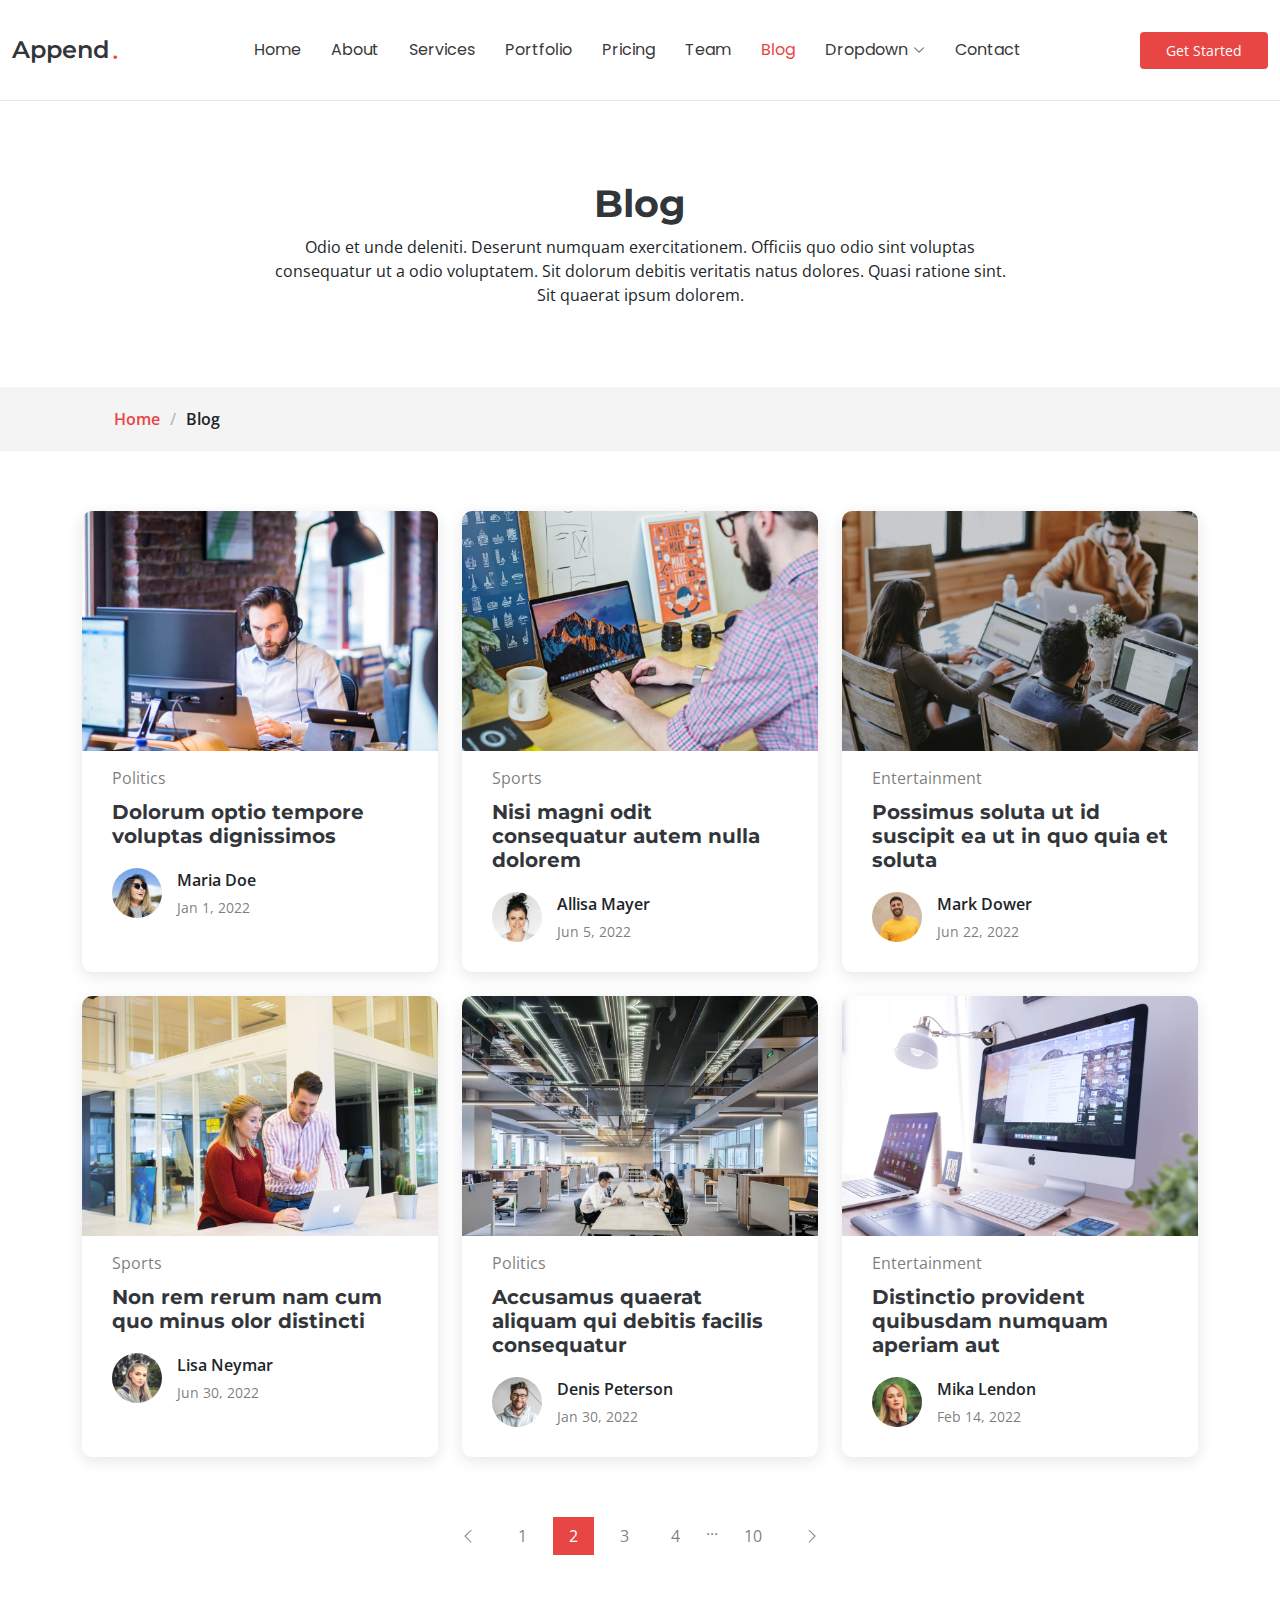
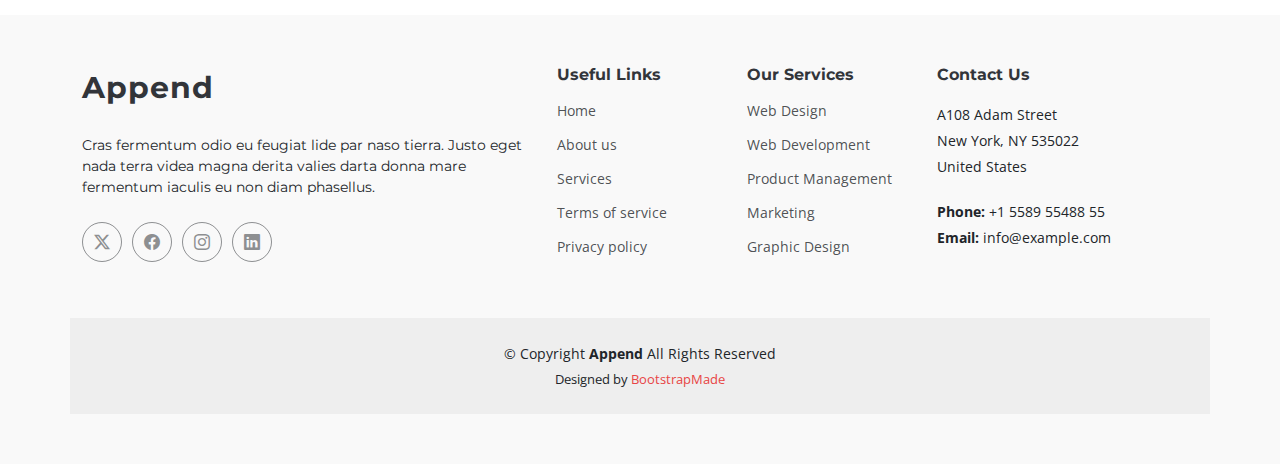
==== Append/blog.html @ a5a48e4b "second commit" ====
<!DOCTYPE html>
<html lang="en">

<head>
  <meta charset="utf-8">
  <meta content="width=device-width, initial-scale=1.0" name="viewport">
  <title>Blog - Append Bootstrap Template</title>
  <meta name="description" content="">
  <meta name="keywords" content="">

  <!-- Favicons -->
  <link href="assets/img/favicon.png" rel="icon">
  <link href="assets/img/apple-touch-icon.png" rel="apple-touch-icon">

  <!-- Fonts -->
  <link href="https://fonts.googleapis.com" rel="preconnect">
  <link href="https://fonts.gstatic.com" rel="preconnect" crossorigin>
  <link href="https://fonts.googleapis.com/css2?family=Open+Sans:ital,wght@0,300;0,400;0,500;0,600;0,700;0,800;1,300;1,400;1,500;1,600;1,700;1,800&family=Montserrat:ital,wght@0,100;0,200;0,300;0,400;0,500;0,600;0,700;0,800;0,900;1,100;1,200;1,300;1,400;1,500;1,600;1,700;1,800;1,900&family=Poppins:ital,wght@0,100;0,200;0,300;0,400;0,500;0,600;0,700;0,800;0,900;1,100;1,200;1,300;1,400;1,500;1,600;1,700;1,800;1,900&display=swap" rel="stylesheet">

  <!-- Vendor CSS Files -->
  <link href="assets/vendor/bootstrap/css/bootstrap.min.css" rel="stylesheet">
  <link href="assets/vendor/bootstrap-icons/bootstrap-icons.css" rel="stylesheet">
  <link href="assets/vendor/aos/aos.css" rel="stylesheet">
  <link href="assets/vendor/glightbox/css/glightbox.min.css" rel="stylesheet">
  <link href="assets/vendor/swiper/swiper-bundle.min.css" rel="stylesheet">

  <!-- Main CSS File -->
  <link href="assets/css/main.css" rel="stylesheet">

  <!-- =======================================================
  * Template Name: Append
  * Template URL: https://bootstrapmade.com/append-bootstrap-website-template/
  * Updated: Aug 07 2024 with Bootstrap v5.3.3
  * Author: BootstrapMade.com
  * License: https://bootstrapmade.com/license/
  ======================================================== -->
</head>

<body class="blog-page">

  <header id="header" class="header d-flex align-items-center sticky-top">
    <div class="container-fluid position-relative d-flex align-items-center justify-content-between">

      <a href="index.html" class="logo d-flex align-items-center me-auto me-xl-0">
        <!-- Uncomment the line below if you also wish to use an image logo -->
        <!-- <img src="assets/img/logo.png" alt=""> -->
        <h1 class="sitename">Append</h1><span>.</span>
      </a>

      <nav id="navmenu" class="navmenu">
        <ul>
          <li><a href="index.html#hero">Home</a></li>
          <li><a href="index.html#about">About</a></li>
          <li><a href="index.html#services">Services</a></li>
          <li><a href="index.html#portfolio">Portfolio</a></li>
          <li><a href="index.html#pricing">Pricing</a></li>
          <li><a href="index.html#team">Team</a></li>
          <li><a href="blog.html" class="active">Blog</a></li>
          <li class="dropdown"><a href="#"><span>Dropdown</span> <i class="bi bi-chevron-down toggle-dropdown"></i></a>
            <ul>
              <li><a href="#">Dropdown 1</a></li>
              <li class="dropdown"><a href="#"><span>Deep Dropdown</span> <i class="bi bi-chevron-down toggle-dropdown"></i></a>
                <ul>
                  <li><a href="#">Deep Dropdown 1</a></li>
                  <li><a href="#">Deep Dropdown 2</a></li>
                  <li><a href="#">Deep Dropdown 3</a></li>
                  <li><a href="#">Deep Dropdown 4</a></li>
                  <li><a href="#">Deep Dropdown 5</a></li>
                </ul>
              </li>
              <li><a href="#">Dropdown 2</a></li>
              <li><a href="#">Dropdown 3</a></li>
              <li><a href="#">Dropdown 4</a></li>
            </ul>
          </li>
          <li><a href="index.html#contact">Contact</a></li>
        </ul>
        <i class="mobile-nav-toggle d-xl-none bi bi-list"></i>
      </nav>

      <a class="btn-getstarted" href="index.html#about">Get Started</a>

    </div>
  </header>

  <main class="main">

    <!-- Page Title -->
    <div class="page-title" data-aos="fade">
      <div class="heading">
        <div class="container">
          <div class="row d-flex justify-content-center text-center">
            <div class="col-lg-8">
              <h1>Blog</h1>
              <p class="mb-0">Odio et unde deleniti. Deserunt numquam exercitationem. Officiis quo odio sint voluptas consequatur ut a odio voluptatem. Sit dolorum debitis veritatis natus dolores. Quasi ratione sint. Sit quaerat ipsum dolorem.</p>
            </div>
          </div>
        </div>
      </div>
      <nav class="breadcrumbs">
        <div class="container">
          <ol>
            <li><a href="index.html">Home</a></li>
            <li class="current">Blog</li>
          </ol>
        </div>
      </nav>
    </div><!-- End Page Title -->

    <!-- Blog Posts Section -->
    <section id="blog-posts" class="blog-posts section">

      <div class="container">
        <div class="row gy-4">

          <div class="col-lg-4">
            <article>

              <div class="post-img">
                <img src="assets/img/blog/blog-1.jpg" alt="" class="img-fluid">
              </div>

              <p class="post-category">Politics</p>

              <h2 class="title">
                <a href="blog-details.html">Dolorum optio tempore voluptas dignissimos</a>
              </h2>

              <div class="d-flex align-items-center">
                <img src="assets/img/blog/blog-author.jpg" alt="" class="img-fluid post-author-img flex-shrink-0">
                <div class="post-meta">
                  <p class="post-author">Maria Doe</p>
                  <p class="post-date">
                    <time datetime="2022-01-01">Jan 1, 2022</time>
                  </p>
                </div>
              </div>

            </article>
          </div><!-- End post list item -->

          <div class="col-lg-4">
            <article>

              <div class="post-img">
                <img src="assets/img/blog/blog-2.jpg" alt="" class="img-fluid">
              </div>

              <p class="post-category">Sports</p>

              <h2 class="title">
                <a href="blog-details.html">Nisi magni odit consequatur autem nulla dolorem</a>
              </h2>

              <div class="d-flex align-items-center">
                <img src="assets/img/blog/blog-author-2.jpg" alt="" class="img-fluid post-author-img flex-shrink-0">
                <div class="post-meta">
                  <p class="post-author">Allisa Mayer</p>
                  <p class="post-date">
                    <time datetime="2022-01-01">Jun 5, 2022</time>
                  </p>
                </div>
              </div>

            </article>
          </div><!-- End post list item -->

          <div class="col-lg-4">
            <article>

              <div class="post-img">
                <img src="assets/img/blog/blog-3.jpg" alt="" class="img-fluid">
              </div>

              <p class="post-category">Entertainment</p>

              <h2 class="title">
                <a href="blog-details.html">Possimus soluta ut id suscipit ea ut in quo quia et soluta</a>
              </h2>

              <div class="d-flex align-items-center">
                <img src="assets/img/blog/blog-author-3.jpg" alt="" class="img-fluid post-author-img flex-shrink-0">
                <div class="post-meta">
                  <p class="post-author">Mark Dower</p>
                  <p class="post-date">
                    <time datetime="2022-01-01">Jun 22, 2022</time>
                  </p>
                </div>
              </div>

            </article>
          </div><!-- End post list item -->

          <div class="col-lg-4">
            <article>

              <div class="post-img">
                <img src="assets/img/blog/blog-4.jpg" alt="" class="img-fluid">
              </div>

              <p class="post-category">Sports</p>

              <h2 class="title">
                <a href="blog-details.html">Non rem rerum nam cum quo minus olor distincti</a>
              </h2>

              <div class="d-flex align-items-center">
                <img src="assets/img/blog/blog-author-4.jpg" alt="" class="img-fluid post-author-img flex-shrink-0">
                <div class="post-meta">
                  <p class="post-author">Lisa Neymar</p>
                  <p class="post-date">
                    <time datetime="2022-01-01">Jun 30, 2022</time>
                  </p>
                </div>
              </div>

            </article>
          </div><!-- End post list item -->

          <div class="col-lg-4">
            <article>

              <div class="post-img">
                <img src="assets/img/blog/blog-5.jpg" alt="" class="img-fluid">
              </div>

              <p class="post-category">Politics</p>

              <h2 class="title">
                <a href="blog-details.html">Accusamus quaerat aliquam qui debitis facilis consequatur</a>
              </h2>

              <div class="d-flex align-items-center">
                <img src="assets/img/blog/blog-author-5.jpg" alt="" class="img-fluid post-author-img flex-shrink-0">
                <div class="post-meta">
                  <p class="post-author">Denis Peterson</p>
                  <p class="post-date">
                    <time datetime="2022-01-01">Jan 30, 2022</time>
                  </p>
                </div>
              </div>

            </article>
          </div><!-- End post list item -->

          <div class="col-lg-4">
            <article>

              <div class="post-img">
                <img src="assets/img/blog/blog-6.jpg" alt="" class="img-fluid">
              </div>

              <p class="post-category">Entertainment</p>

              <h2 class="title">
                <a href="blog-details.html">Distinctio provident quibusdam numquam aperiam aut</a>
              </h2>

              <div class="d-flex align-items-center">
                <img src="assets/img/blog/blog-author-6.jpg" alt="" class="img-fluid post-author-img flex-shrink-0">
                <div class="post-meta">
                  <p class="post-author">Mika Lendon</p>
                  <p class="post-date">
                    <time datetime="2022-01-01">Feb 14, 2022</time>
                  </p>
                </div>
              </div>

            </article>
          </div><!-- End post list item -->

        </div>
      </div>

    </section><!-- /Blog Posts Section -->

    <!-- Blog Pagination Section -->
    <section id="blog-pagination" class="blog-pagination section">

      <div class="container">
        <div class="d-flex justify-content-center">
          <ul>
            <li><a href="#"><i class="bi bi-chevron-left"></i></a></li>
            <li><a href="#">1</a></li>
            <li><a href="#" class="active">2</a></li>
            <li><a href="#">3</a></li>
            <li><a href="#">4</a></li>
            <li>...</li>
            <li><a href="#">10</a></li>
            <li><a href="#"><i class="bi bi-chevron-right"></i></a></li>
          </ul>
        </div>
      </div>

    </section><!-- /Blog Pagination Section -->

  </main>

  <footer id="footer" class="footer position-relative light-background">

    <div class="container footer-top">
      <div class="row gy-4">
        <div class="col-lg-5 col-md-12 footer-about">
          <a href="index.html" class="logo d-flex align-items-center">
            <span class="sitename">Append</span>
          </a>
          <p>Cras fermentum odio eu feugiat lide par naso tierra. Justo eget nada terra videa magna derita valies darta donna mare fermentum iaculis eu non diam phasellus.</p>
          <div class="social-links d-flex mt-4">
            <a href=""><i class="bi bi-twitter-x"></i></a>
            <a href=""><i class="bi bi-facebook"></i></a>
            <a href=""><i class="bi bi-instagram"></i></a>
            <a href=""><i class="bi bi-linkedin"></i></a>
          </div>
        </div>

        <div class="col-lg-2 col-6 footer-links">
          <h4>Useful Links</h4>
          <ul>
            <li><a href="#">Home</a></li>
            <li><a href="#">About us</a></li>
            <li><a href="#">Services</a></li>
            <li><a href="#">Terms of service</a></li>
            <li><a href="#">Privacy policy</a></li>
          </ul>
        </div>

        <div class="col-lg-2 col-6 footer-links">
          <h4>Our Services</h4>
          <ul>
            <li><a href="#">Web Design</a></li>
            <li><a href="#">Web Development</a></li>
            <li><a href="#">Product Management</a></li>
            <li><a href="#">Marketing</a></li>
            <li><a href="#">Graphic Design</a></li>
          </ul>
        </div>

        <div class="col-lg-3 col-md-12 footer-contact text-center text-md-start">
          <h4>Contact Us</h4>
          <p>A108 Adam Street</p>
          <p>New York, NY 535022</p>
          <p>United States</p>
          <p class="mt-4"><strong>Phone:</strong> <span>+1 5589 55488 55</span></p>
          <p><strong>Email:</strong> <span>info@example.com</span></p>
        </div>

      </div>
    </div>

    <div class="container copyright text-center mt-4">
      <p>© <span>Copyright</span> <strong class="sitename">Append</strong> <span>All Rights Reserved</span></p>
      <div class="credits">
        <!-- All the links in the footer should remain intact. -->
        <!-- You can delete the links only if you've purchased the pro version. -->
        <!-- Licensing information: https://bootstrapmade.com/license/ -->
        <!-- Purchase the pro version with working PHP/AJAX contact form: [buy-url] -->
        Designed by <a href="https://bootstrapmade.com/">BootstrapMade</a>
      </div>
    </div>

  </footer>

  <!-- Scroll Top -->
  <a href="#" id="scroll-top" class="scroll-top d-flex align-items-center justify-content-center"><i class="bi bi-arrow-up-short"></i></a>

  <!-- Preloader -->
  <div id="preloader"></div>

  <!-- Vendor JS Files -->
  <script src="assets/vendor/bootstrap/js/bootstrap.bundle.min.js"></script>
  <script src="assets/vendor/php-email-form/validate.js"></script>
  <script src="assets/vendor/aos/aos.js"></script>
  <script src="assets/vendor/glightbox/js/glightbox.min.js"></script>
  <script src="assets/vendor/purecounter/purecounter_vanilla.js"></script>
  <script src="assets/vendor/imagesloaded/imagesloaded.pkgd.min.js"></script>
  <script src="assets/vendor/isotope-layout/isotope.pkgd.min.js"></script>
  <script src="assets/vendor/swiper/swiper-bundle.min.js"></script>

  <!-- Main JS File -->
  <script src="assets/js/main.js"></script>

</body>

</html>
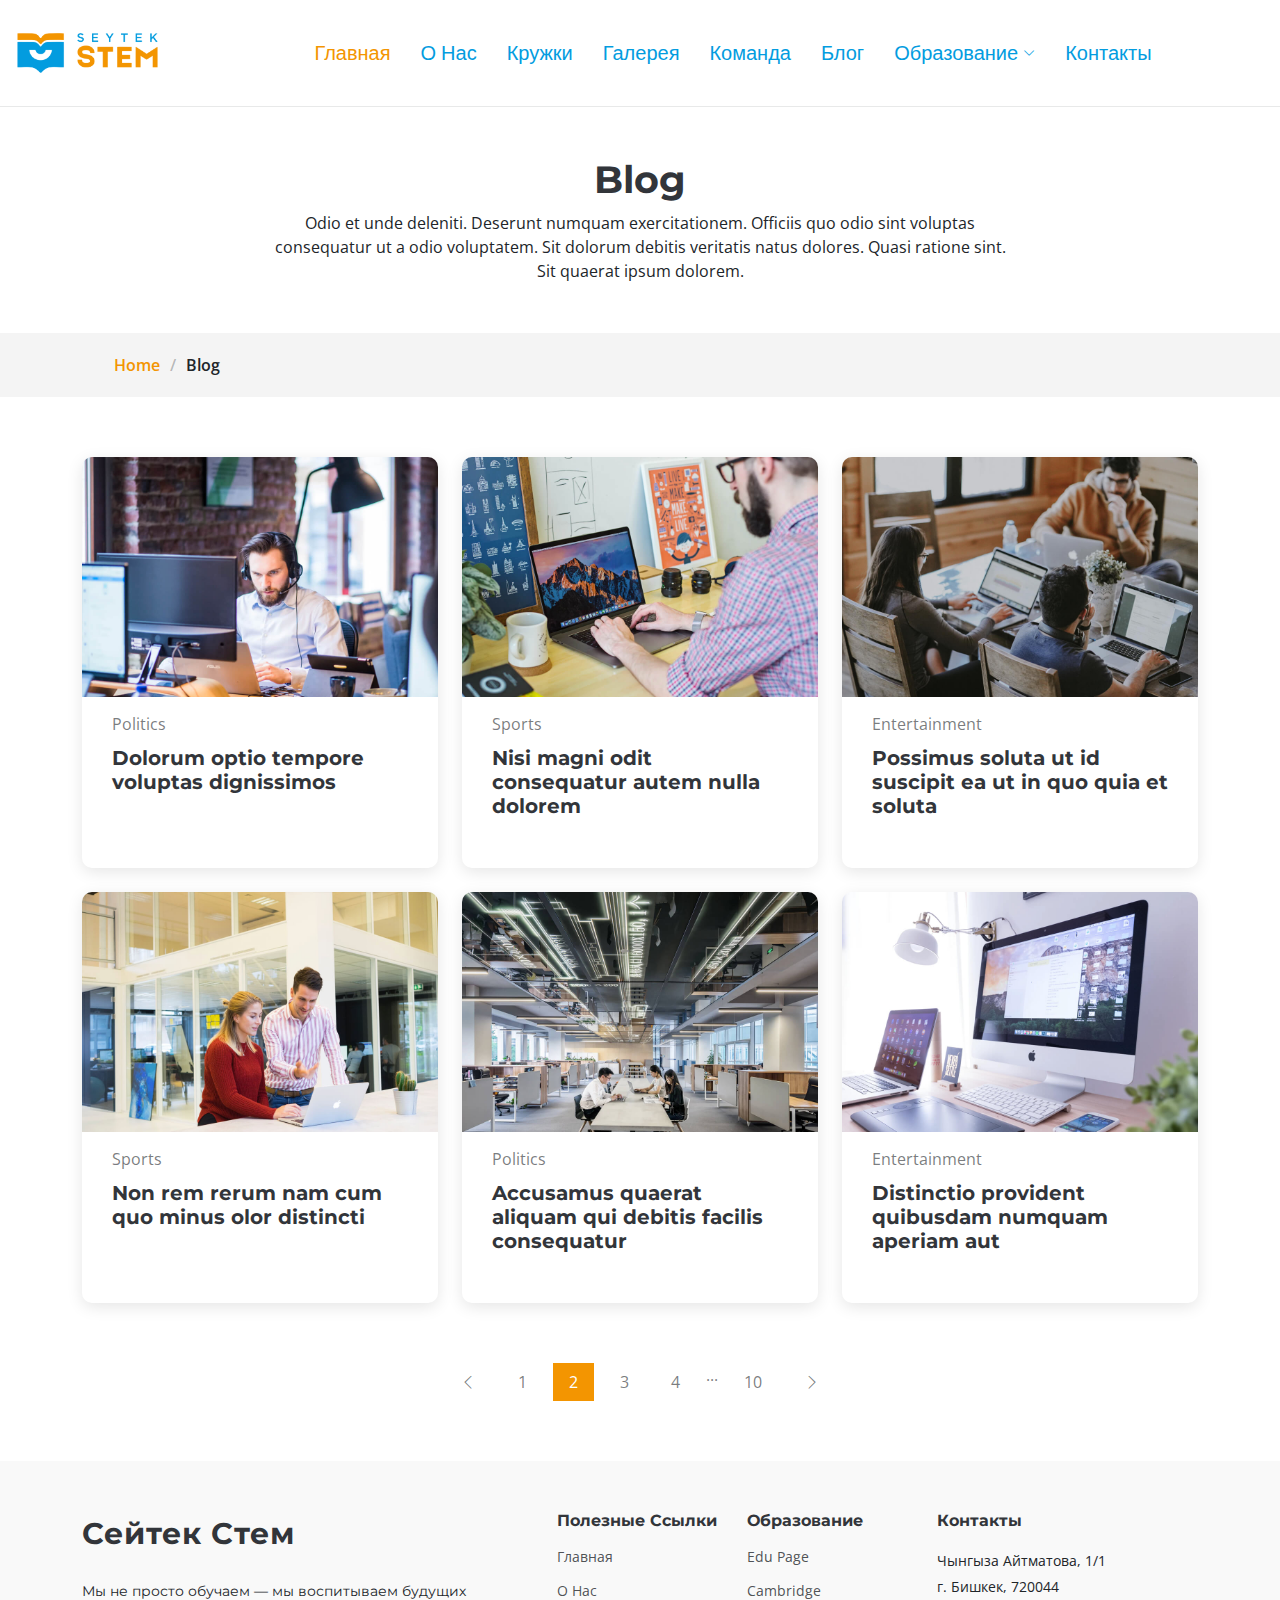
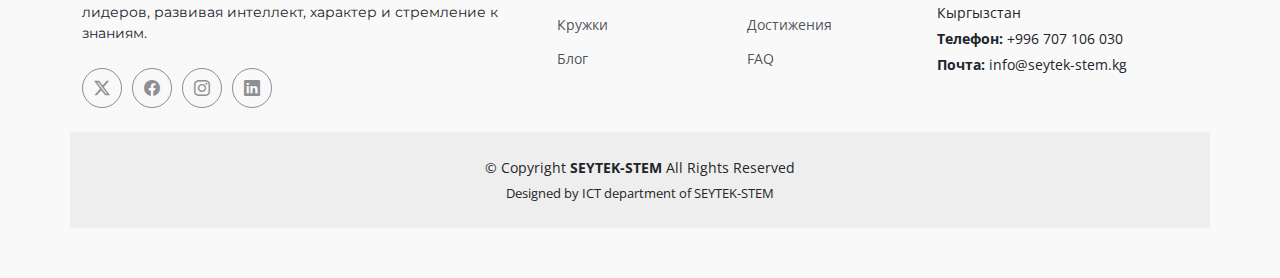
==== commit b4fdb874: "changed header and footer, added clubs and transleted to russian" ====
--- a/Append/blog.html
+++ b/Append/blog.html
@@ -44,44 +44,39 @@
       <a href="index.html" class="logo d-flex align-items-center me-auto me-xl-0">
         <!-- Uncomment the line below if you also wish to use an image logo -->
         <!-- <img src="assets/img/logo.png" alt=""> -->
-        <h1 class="sitename">Append</h1><span>.</span>
+        
+        <img  class = "sitename" src="assets/img/cloud.jpeg" alt="logo">
       </a>
 
       <nav id="navmenu" class="navmenu">
         <ul>
-          <li><a href="index.html#hero">Home</a></li>
-          <li><a href="index.html#about">About</a></li>
-          <li><a href="index.html#services">Services</a></li>
-          <li><a href="index.html#portfolio">Portfolio</a></li>
-          <li><a href="index.html#pricing">Pricing</a></li>
-          <li><a href="index.html#team">Team</a></li>
-          <li><a href="blog.html" class="active">Blog</a></li>
-          <li class="dropdown"><a href="#"><span>Dropdown</span> <i class="bi bi-chevron-down toggle-dropdown"></i></a>
+          <li><a href="index.html#hero" class="active">Главная</a></li>
+          <li><a href="index.html#about">О Нас</a></li>
+          
+          <li><a href="index.html#services">Кружки</a></li>
+          
+          <li><a href="index.html#gallery">Галерея</a></li>
+          <li><a href="index.html#team">Команда</a></li>
+          <li><a href="blog.html">Блог</a></li>
+          <li class="dropdown"><a href=""><span>Образование</span> <i class="bi bi-chevron-down toggle-dropdown"></i></a>
             <ul>
-              <li><a href="#">Dropdown 1</a></li>
-              <li class="dropdown"><a href="#"><span>Deep Dropdown</span> <i class="bi bi-chevron-down toggle-dropdown"></i></a>
-                <ul>
-                  <li><a href="#">Deep Dropdown 1</a></li>
-                  <li><a href="#">Deep Dropdown 2</a></li>
-                  <li><a href="#">Deep Dropdown 3</a></li>
-                  <li><a href="#">Deep Dropdown 4</a></li>
-                  <li><a href="#">Deep Dropdown 5</a></li>
-                </ul>
-              </li>
-              <li><a href="#">Dropdown 2</a></li>
-              <li><a href="#">Dropdown 3</a></li>
-              <li><a href="#">Dropdown 4</a></li>
+              <li><a href="#">Edupage</a></li>
+              <li><a href="#">Cambridge</a></li>
+              
+              <li><a href="achievements.html">Достижения</a></li>
+              <li><a href="FAQ.html">Часто задаваемые <br> вопросы</a></li>
             </ul>
           </li>
-          <li><a href="index.html#contact">Contact</a></li>
+          <li><a href="index.html#contact">Контакты</a></li>
         </ul>
         <i class="mobile-nav-toggle d-xl-none bi bi-list"></i>
       </nav>
 
-      <a class="btn-getstarted" href="index.html#about">Get Started</a>
+      
 
     </div>
   </header>
+
 
   <main class="main">
 
@@ -126,15 +121,7 @@
                 <a href="blog-details.html">Dolorum optio tempore voluptas dignissimos</a>
               </h2>
 
-              <div class="d-flex align-items-center">
-                <img src="assets/img/blog/blog-author.jpg" alt="" class="img-fluid post-author-img flex-shrink-0">
-                <div class="post-meta">
-                  <p class="post-author">Maria Doe</p>
-                  <p class="post-date">
-                    <time datetime="2022-01-01">Jan 1, 2022</time>
-                  </p>
-                </div>
-              </div>
+              
 
             </article>
           </div><!-- End post list item -->
@@ -152,16 +139,7 @@
                 <a href="blog-details.html">Nisi magni odit consequatur autem nulla dolorem</a>
               </h2>
 
-              <div class="d-flex align-items-center">
-                <img src="assets/img/blog/blog-author-2.jpg" alt="" class="img-fluid post-author-img flex-shrink-0">
-                <div class="post-meta">
-                  <p class="post-author">Allisa Mayer</p>
-                  <p class="post-date">
-                    <time datetime="2022-01-01">Jun 5, 2022</time>
-                  </p>
-                </div>
-              </div>
-
+              
             </article>
           </div><!-- End post list item -->
 
@@ -178,15 +156,7 @@
                 <a href="blog-details.html">Possimus soluta ut id suscipit ea ut in quo quia et soluta</a>
               </h2>
 
-              <div class="d-flex align-items-center">
-                <img src="assets/img/blog/blog-author-3.jpg" alt="" class="img-fluid post-author-img flex-shrink-0">
-                <div class="post-meta">
-                  <p class="post-author">Mark Dower</p>
-                  <p class="post-date">
-                    <time datetime="2022-01-01">Jun 22, 2022</time>
-                  </p>
-                </div>
-              </div>
+              
 
             </article>
           </div><!-- End post list item -->
@@ -204,16 +174,7 @@
                 <a href="blog-details.html">Non rem rerum nam cum quo minus olor distincti</a>
               </h2>
 
-              <div class="d-flex align-items-center">
-                <img src="assets/img/blog/blog-author-4.jpg" alt="" class="img-fluid post-author-img flex-shrink-0">
-                <div class="post-meta">
-                  <p class="post-author">Lisa Neymar</p>
-                  <p class="post-date">
-                    <time datetime="2022-01-01">Jun 30, 2022</time>
-                  </p>
-                </div>
-              </div>
-
+              
             </article>
           </div><!-- End post list item -->
 
@@ -230,15 +191,7 @@
                 <a href="blog-details.html">Accusamus quaerat aliquam qui debitis facilis consequatur</a>
               </h2>
 
-              <div class="d-flex align-items-center">
-                <img src="assets/img/blog/blog-author-5.jpg" alt="" class="img-fluid post-author-img flex-shrink-0">
-                <div class="post-meta">
-                  <p class="post-author">Denis Peterson</p>
-                  <p class="post-date">
-                    <time datetime="2022-01-01">Jan 30, 2022</time>
-                  </p>
-                </div>
-              </div>
+              
 
             </article>
           </div><!-- End post list item -->
@@ -256,15 +209,7 @@
                 <a href="blog-details.html">Distinctio provident quibusdam numquam aperiam aut</a>
               </h2>
 
-              <div class="d-flex align-items-center">
-                <img src="assets/img/blog/blog-author-6.jpg" alt="" class="img-fluid post-author-img flex-shrink-0">
-                <div class="post-meta">
-                  <p class="post-author">Mika Lendon</p>
-                  <p class="post-date">
-                    <time datetime="2022-01-01">Feb 14, 2022</time>
-                  </p>
-                </div>
-              </div>
+              
 
             </article>
           </div><!-- End post list item -->
@@ -295,70 +240,70 @@
     </section><!-- /Blog Pagination Section -->
 
   </main>
-
   <footer id="footer" class="footer position-relative light-background">
 
     <div class="container footer-top">
       <div class="row gy-4">
         <div class="col-lg-5 col-md-12 footer-about">
           <a href="index.html" class="logo d-flex align-items-center">
-            <span class="sitename">Append</span>
+            <span class="sitename">Сейтек Стем</span>
           </a>
-          <p>Cras fermentum odio eu feugiat lide par naso tierra. Justo eget nada terra videa magna derita valies darta donna mare fermentum iaculis eu non diam phasellus.</p>
+          <p>Мы не просто обучаем — мы воспитываем будущих лидеров, развивая интеллект, характер и стремление к знаниям. </p>
           <div class="social-links d-flex mt-4">
-            <a href=""><i class="bi bi-twitter-x"></i></a>
-            <a href=""><i class="bi bi-facebook"></i></a>
-            <a href=""><i class="bi bi-instagram"></i></a>
-            <a href=""><i class="bi bi-linkedin"></i></a>
+            <a ><i class="bi bi-twitter-x"></i></a>
+            <a href="https://www.facebook.com/SeytekSTEM/?locale=ru_RU"><i class="bi bi-facebook"></i></a>
+            <a href="https://www.instagram.com/seytekstem_highschool/"><i class="bi bi-instagram"></i></a>
+            <a ><i class="bi bi-linkedin"></i></a>
           </div>
         </div>
 
         <div class="col-lg-2 col-6 footer-links">
-          <h4>Useful Links</h4>
+          <h4>Полезные Ссылки</h4>
           <ul>
-            <li><a href="#">Home</a></li>
-            <li><a href="#">About us</a></li>
-            <li><a href="#">Services</a></li>
-            <li><a href="#">Terms of service</a></li>
-            <li><a href="#">Privacy policy</a></li>
+            <li><a href="index.html#hero">Главная</a></li>
+            <li><a href="index.html#about">О Нас</a></li>
+            <li><a href="index.html#service">Кружки</a></li>
+            <li><a href="blog.html">Блог</a></li>
+            
           </ul>
         </div>
 
         <div class="col-lg-2 col-6 footer-links">
-          <h4>Our Services</h4>
+          <h4>Образование</h4>
           <ul>
-            <li><a href="#">Web Design</a></li>
-            <li><a href="#">Web Development</a></li>
-            <li><a href="#">Product Management</a></li>
-            <li><a href="#">Marketing</a></li>
-            <li><a href="#">Graphic Design</a></li>
+            <li><a href="#">Edu Page</a></li>
+            <li><a href="#">Cambridge</a></li>
+            <li><a href="achievements.html">Достижения</a></li>
+            <li><a href="FAQ.html">FAQ</a></li>
+            
           </ul>
         </div>
 
         <div class="col-lg-3 col-md-12 footer-contact text-center text-md-start">
-          <h4>Contact Us</h4>
-          <p>A108 Adam Street</p>
-          <p>New York, NY 535022</p>
-          <p>United States</p>
-          <p class="mt-4"><strong>Phone:</strong> <span>+1 5589 55488 55</span></p>
-          <p><strong>Email:</strong> <span>info@example.com</span></p>
+          <h4>Контакты</h4>
+          <p>Чынгыза Айтматова, 1/1</p>
+          <p>г. Бишкек, 720044</p>
+          <p>Кыргызстан</p>
+          <p ><strong>Телефон:</strong> <span>+996 707 106 030</span></p>
+          <p><strong>Почта:</strong> <span>info@seytek-stem.kg</span></p>
         </div>
 
       </div>
     </div>
 
     <div class="container copyright text-center mt-4">
-      <p>© <span>Copyright</span> <strong class="sitename">Append</strong> <span>All Rights Reserved</span></p>
+      <p>© <span>Copyright</span> <strong class="sitename">SEYTEK-STEM</strong> <span>All Rights Reserved</span></p>
       <div class="credits">
         <!-- All the links in the footer should remain intact. -->
         <!-- You can delete the links only if you've purchased the pro version. -->
         <!-- Licensing information: https://bootstrapmade.com/license/ -->
         <!-- Purchase the pro version with working PHP/AJAX contact form: [buy-url] -->
-        Designed by <a href="https://bootstrapmade.com/">BootstrapMade</a>
+        Designed by ICT department of SEYTEK-STEM</a>
       </div>
     </div>
 
   </footer>
+
 
   <!-- Scroll Top -->
   <a href="#" id="scroll-top" class="scroll-top d-flex align-items-center justify-content-center"><i class="bi bi-arrow-up-short"></i></a>
--- a/Append/assets/css/main.css
+++ b/Append/assets/css/main.css
@@ -22,19 +22,19 @@
   --background-color: #ffffff; /* Background color for the entire website, including individual sections */
   --default-color: #212529; /* Default color used for the majority of the text content across the entire website */
   --heading-color: #32353a; /* Color for headings, subheadings and title throughout the website */
-  --accent-color: #e84545; /* Accent color that represents your brand on the website. It's used for buttons, links, and other elements that need to stand out */
+  --accent-color: #F39501; /* Accent color that represents your brand on the website. It's used for buttons, links, and other elements that need to stand out */
   --surface-color: #ffffff; /* The surface color is used as a background of boxed elements within sections, such as cards, icon boxes, or other elements that require a visual separation from the global background. */
   --contrast-color: #ffffff; /* Contrast color for text, ensuring readability against backgrounds of accent, heading, or default colors. */
 }
 
 /* Nav Menu Colors - The following color variables are used specifically for the navigation menu. They are separate from the global colors to allow for more customization options */
 :root {
-  --nav-color: #3a3939;  /* The default color of the main navmenu links */
-  --nav-hover-color: #e84545; /* Applied to main navmenu links when they are hovered over or active */
+  --nav-color: #039CDF;  /* The default color of the main navmenu links */
+  --nav-hover-color: #F39501; /* Applied to main navmenu links when they are hovered over or active */
   --nav-mobile-background-color: #ffffff; /* Used as the background color for mobile navigation menu */
   --nav-dropdown-background-color: #ffffff; /* Used as the background color for dropdown items that appear when hovering over primary navigation items */
-  --nav-dropdown-color: #3a3939; /* Used for navigation links of the dropdown items in the navigation menu. */
-  --nav-dropdown-hover-color: #e84545; /* Similar to --nav-hover-color, this color is applied to dropdown navigation links when they are hovered over. */
+  --nav-dropdown-color: #039CDF; /* Used for navigation links of the dropdown items in the navigation menu. */
+  --nav-dropdown-hover-color: #F39501; /* Similar to --nav-hover-color, this color is applied to dropdown navigation links when they are hovered over. */
 }
 
 /* Color Presets - These classes override global colors when applied to any section or element, providing reuse of the sam color scheme. */
@@ -91,7 +91,7 @@
 ------------------------------*/
 .php-email-form .error-message {
   display: none;
-  background: #df1529;
+  background: #F39501;
   color: #ffffff;
   text-align: left;
   padding: 15px;
@@ -155,8 +155,8 @@
 }
 
 .header .logo img {
-  max-height: 36px;
-  margin-right: 8px;
+  max-height: 60px;
+  margin-right: 20px;
 }
 
 .header .logo h1 {
@@ -215,7 +215,7 @@
 .index-page .header {
   --background-color: rgba(255, 255, 255, 0);
   --heading-color: #ffffff;
-  --nav-color: rgba(255, 255, 255, 0.5);
+  --nav-color: #039CDF;
   --nav-hover-color: #ffffff;
 }
 
@@ -224,8 +224,8 @@
 .index-page.scrolled .header {
   --background-color: #ffffff;
   --heading-color: #32353a;
-  --nav-color: #3a3939;
-  --nav-hover-color: #e84545;
+  --nav-color: #039CDF;
+  --nav-hover-color: #F39501;
 }
 
 /*--------------------------------------------------------------
@@ -234,7 +234,9 @@
 /* Navmenu - Desktop */
 @media (min-width: 1200px) {
   .navmenu {
-    padding: 0;
+    display: flex;
+    justify-content: center;
+    width: 100%;
   }
 
   .navmenu ul {
@@ -243,8 +245,8 @@
     display: flex;
     list-style: none;
     align-items: center;
-  }
-
+    justify-content: center; /* Centers the list items horizontally */
+  }
   .navmenu li {
     position: relative;
   }
@@ -253,7 +255,7 @@
   .navmenu a:focus {
     color: var(--nav-color);
     padding: 18px 15px;
-    font-size: 16px;
+    font-size: 20px;
     font-family: var(--nav-font);
     font-weight: 400;
     display: flex;
@@ -670,7 +672,7 @@
 }
 
 .page-title .heading {
-  padding: 80px 0;
+  padding: 50px 0;
   border-top: 1px solid color-mix(in srgb, var(--default-color), transparent 90%);
 }
 
@@ -871,7 +873,7 @@
 
 .clients .client-logo img {
   padding: 20px 40px;
-  max-width: 90%;
+  max-width: 100%;
   transition: 0.3s;
   opacity: 0.5;
   filter: grayscale(100);
@@ -981,14 +983,14 @@
 
 .about .icon-boxes .col-md-6:nth-child(2) .icon-box,
 .about .icon-boxes .col-md-6:nth-child(4) .icon-box {
-  margin-top: -40px;
+  margin-top: 10px;
 }
 
 @media (max-width: 768px) {
 
   .about .icon-boxes .col-md-6:nth-child(2) .icon-box,
   .about .icon-boxes .col-md-6:nth-child(4) .icon-box {
-    margin-top: 0;
+    margin-top: 10px;
   }
 }
 
@@ -1176,13 +1178,13 @@
 }
 
 .features .features-item img {
-  border: 6px solid var(--surface-color);
+  /* border: 6px solid var(--surface-color); */
   box-shadow: 0 15px 30px -10px rgba(0, 0, 0, 0.1);
 }
 
 .features .features-item .features-img-bg {
   position: relative;
-  min-height: 500px;
+  
 }
 
 @media (max-width: 640px) {
@@ -1195,7 +1197,7 @@
   position: absolute;
   inset: 0;
   display: block;
-  width: 100%;
+  width: 90%;
   height: 100%;
   object-fit: cover;
 }
@@ -1214,10 +1216,11 @@
 }
 
 .features .features-item .image-stack .stack-front {
+  height: 70%;
   grid-row: 1;
   grid-column: 1/span 8;
   margin-top: 20%;
-  width: 100%;
+  width: 90%;
   z-index: 2;
 }
 
@@ -1484,14 +1487,24 @@
   color: color-mix(in srgb, var(--default-color), transparent 30%);
 }
 
+.faq .container {
+  max-width: 90%; /* Make it wider */
+  margin: 0 auto; /* Center it */
+}
+
+.faq .row {
+  justify-content: center; /* Center align items */
+}
 .faq .faq-container .faq-item {
   background-color: var(--surface-color);
   position: relative;
+  max-width: 100%;
   padding: 20px;
   margin-bottom: 20px;
   box-shadow: 0px 5px 25px 0px rgba(0, 0, 0, 0.1);
   overflow: hidden;
 }
+
 
 .faq .faq-container .faq-item:last-child {
   margin-bottom: 0;
@@ -1943,16 +1956,33 @@
 .contact .php-email-form button[type=submit]:hover {
   background: color-mix(in srgb, var(--accent-color), transparent 20%);
 }
+.shadow-box {
+  
+  background-color: white;
+  box-shadow: 5px 5px 15px rgba(0, 0, 0, 0.3); /* X, Y, Blur, Spread, Color */
+  border: 1px solid #ddd;
+}
 
 /*--------------------------------------------------------------
 # Portfolio Details Section
 --------------------------------------------------------------*/
-.portfolio-details .portfolio-details-slider img {
-  width: 100%;
-}
+.portfolio-details .swiper-slide {
+  display: flex;
+  justify-content: center;
+  align-items: center;
+}
+
+.portfolio-details .swiper-slide img {
+  max-width: 50%;
+  max-height: 50%;
+  object-fit: contain; /* Ensures the image scales within the container without being cropped */
+}
+
 
 .portfolio-details .swiper-wrapper {
   height: auto;
+  
+  
 }
 
 .portfolio-details .swiper-button-prev,
@@ -2127,6 +2157,12 @@
   padding: 20px;
   box-shadow: 0px 2px 20px rgba(0, 0, 0, 0.1);
 }
+.custom-icon {
+  width: 60px; /* Adjust size as needed */
+  height: 60px;
+  object-fit: contain; /* Ensures image fits without being cropped */
+}
+
 
 .service-details .service-box+.service-box {
   margin-top: 30px;
